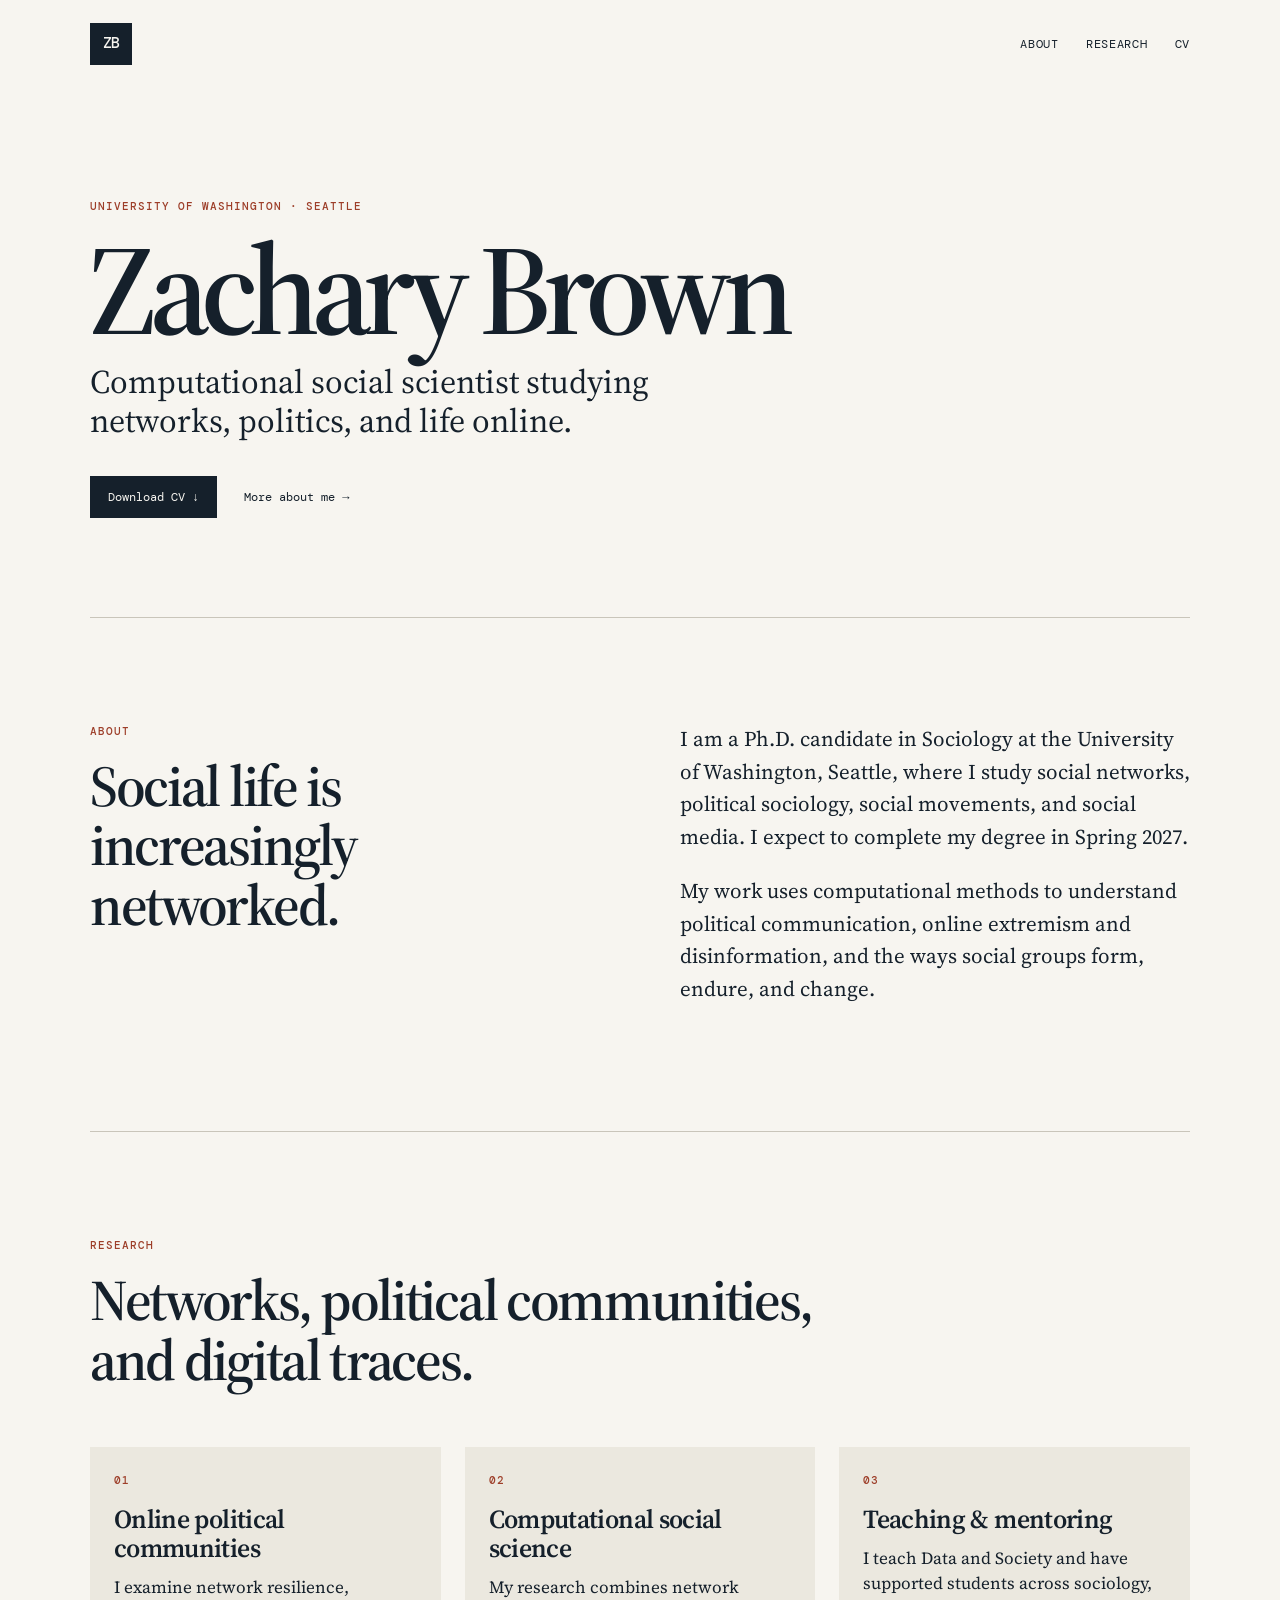
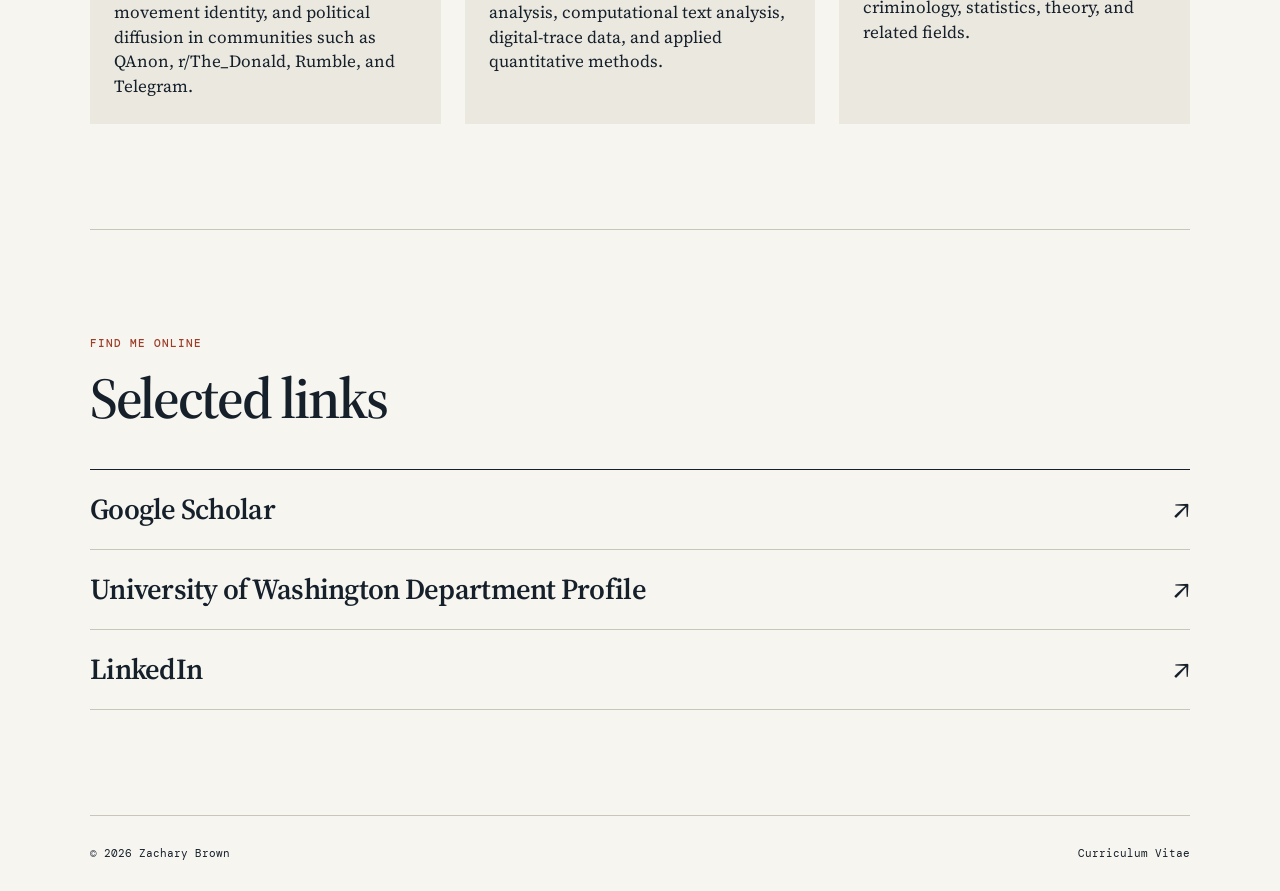
==== index.html @ a749aac3 "Add files via upload" ====
<!doctype html>
<html lang="en">
  <head>
    <meta charset="utf-8">
    <meta name="viewport" content="width=device-width, initial-scale=1">
    <meta name="description" content="Zachary Brown is a computational social scientist and Ph.D. candidate in Sociology at the University of Washington.">
    <title>Zachary Brown | Sociology</title>
    <link rel="preconnect" href="https://fonts.googleapis.com">
    <link rel="preconnect" href="https://fonts.gstatic.com" crossorigin>
    <link href="https://fonts.googleapis.com/css2?family=DM+Mono:wght@400;500&family=Source+Serif+4:opsz,wght@8..60,400;8..60,600;8..60,700&display=swap" rel="stylesheet">
    <link rel="stylesheet" href="styles.css">
  </head>
  <body>
    <header class="site-header">
      <a class="wordmark" href="#top" aria-label="Zachary Brown home">ZB</a>
      <nav aria-label="Primary navigation">
        <a href="#about">About</a>
        <a href="#research">Research</a>
        <a href="cv.pdf">CV</a>
      </nav>
    </header>

    <main id="top">
      <section class="hero" aria-labelledby="page-title">
        <p class="eyebrow">University of Washington · Seattle</p>
        <h1 id="page-title">Zachary Brown</h1>
        <p class="lede">Computational social scientist studying networks, politics, and life online.</p>
        <div class="actions">
          <a class="button" href="cv.pdf">Download CV <span aria-hidden="true">↓</span></a>
          <a class="text-link" href="#about">More about me <span aria-hidden="true">→</span></a>
        </div>
      </section>

      <section id="about" class="content-section split" aria-labelledby="about-heading">
        <div>
          <p class="eyebrow">About</p>
          <h2 id="about-heading">Social life is increasingly networked.</h2>
        </div>
        <div class="body-copy">
          <p>I am a Ph.D. candidate in Sociology at the University of Washington, Seattle, where I study social networks, political sociology, social movements, and social media. I expect to complete my degree in Spring 2027.</p>
          <p>My work uses computational methods to understand political communication, online extremism and disinformation, and the ways social groups form, endure, and change.</p>
        </div>
      </section>

      <section id="research" class="content-section research" aria-labelledby="research-heading">
        <div class="section-intro">
          <p class="eyebrow">Research</p>
          <h2 id="research-heading">Networks, political communities, and digital traces.</h2>
        </div>
        <div class="research-grid">
          <article>
            <p class="number">01</p>
            <h3>Online political communities</h3>
            <p>I examine network resilience, movement identity, and political diffusion in communities such as QAnon, r/The_Donald, Rumble, and Telegram.</p>
          </article>
          <article>
            <p class="number">02</p>
            <h3>Computational social science</h3>
            <p>My research combines network analysis, computational text analysis, digital-trace data, and applied quantitative methods.</p>
          </article>
          <article>
            <p class="number">03</p>
            <h3>Teaching &amp; mentoring</h3>
            <p>I teach Data and Society and have supported students across sociology, criminology, statistics, theory, and related fields.</p>
          </article>
        </div>
      </section>

      <section class="content-section connect" aria-labelledby="connect-heading">
        <p class="eyebrow">Find me online</p>
        <h2 id="connect-heading">Selected links</h2>
        <div class="link-list">
          <a href="https://scholar.google.com/citations?user=vDK7fuoAAAAJ&amp;hl=en" target="_blank" rel="noopener noreferrer">Google Scholar <span aria-hidden="true">↗</span></a>
          <a href="https://soc.washington.edu/people/zach-brown" target="_blank" rel="noopener noreferrer">University of Washington Department Profile <span aria-hidden="true">↗</span></a>
          <a href="https://www.linkedin.com/in/zachary-brown-962558b4/" target="_blank" rel="noopener noreferrer">LinkedIn <span aria-hidden="true">↗</span></a>
        </div>
      </section>
    </main>

    <footer>
      <p>© <span id="year">2026</span> Zachary Brown</p>
      <a href="cv.pdf">Curriculum Vitae</a>
    </footer>
  </body>
</html>
---- styles.css ----
:root {
  --ink: #15202b;
  --paper: #f7f5f0;
  --paper-deep: #ebe8df;
  --accent: #9d3e29;
  --line: #c9c5ba;
  --sans: "DM Mono", ui-monospace, SFMono-Regular, Menlo, monospace;
  --serif: "Source Serif 4", Georgia, serif;
}

* { box-sizing: border-box; }
html { scroll-behavior: smooth; }
body { margin: 0; background: var(--paper); color: var(--ink); font-family: var(--serif); font-size: 18px; line-height: 1.55; }
a { color: inherit; }
.site-header, main, footer { max-width: 1180px; margin: auto; padding-left: 40px; padding-right: 40px; }
.site-header { display: flex; align-items: center; justify-content: space-between; height: 88px; }
.wordmark { background: var(--ink); color: var(--paper); display: grid; width: 42px; height: 42px; place-items: center; font-family: var(--sans); font-size: 15px; font-weight: 500; letter-spacing: -1px; text-decoration: none; }
nav { display: flex; gap: 27px; font-family: var(--sans); font-size: 12px; text-transform: uppercase; letter-spacing: .06em; }
nav a { text-decoration: none; }
nav a:hover, .text-link:hover, footer a:hover { color: var(--accent); }
.hero { min-height: 530px; padding: 110px 0 88px; border-bottom: 1px solid var(--line); }
.eyebrow, .number { margin: 0 0 16px; color: var(--accent); font-family: var(--sans); font-size: 11px; font-weight: 500; letter-spacing: .09em; text-transform: uppercase; }
h1, h2, h3, p { margin-top: 0; }
h1 { max-width: 950px; margin-bottom: 14px; font-size: clamp(62px, 10vw, 132px); font-weight: 600; letter-spacing: -.065em; line-height: .91; }
.lede { max-width: 600px; margin-bottom: 35px; font-size: clamp(22px, 2.6vw, 33px); line-height: 1.2; }
.actions { display: flex; align-items: center; gap: 27px; }
.button { padding: 12px 18px; background: var(--ink); color: var(--paper); font-family: var(--sans); font-size: 12px; text-decoration: none; }
.button:hover { background: var(--accent); }
.text-link { font-family: var(--sans); font-size: 12px; text-decoration: none; }
.content-section { padding-top: 105px; padding-bottom: 105px; border-bottom: 1px solid var(--line); }
.split { display: grid; grid-template-columns: 1fr 1fr; gap: 80px; }
h2 { margin-bottom: 0; font-size: clamp(34px, 4.5vw, 58px); font-weight: 600; letter-spacing: -.04em; line-height: 1.03; }
.body-copy { max-width: 520px; font-size: 21px; }
.body-copy p + p { margin-top: 22px; }
.section-intro { max-width: 800px; margin-bottom: 58px; }
.research-grid { display: grid; grid-template-columns: repeat(3, 1fr); gap: 24px; }
.research-grid article { min-height: 265px; padding: 25px 24px; background: var(--paper-deep); }
.research-grid h3 { margin-bottom: 12px; font-size: 26px; font-weight: 600; letter-spacing: -.025em; line-height: 1.12; }
.research-grid article p:last-child { margin-bottom: 0; font-size: 17px; line-height: 1.45; }
.connect h2 { margin-bottom: 42px; }
.link-list { border-top: 1px solid var(--ink); }
.link-list a { display: flex; justify-content: space-between; gap: 20px; padding: 17px 0; border-bottom: 1px solid var(--line); font-size: clamp(20px, 2.5vw, 29px); font-weight: 600; letter-spacing: -.025em; text-decoration: none; }
.link-list a:hover { color: var(--accent); }
footer { display: flex; justify-content: space-between; padding-top: 29px; padding-bottom: 29px; font-family: var(--sans); font-size: 11px; }
footer p { margin: 0; }
footer a { text-decoration: none; }
@media (max-width: 680px) {
  .site-header, main, footer { padding-left: 22px; padding-right: 22px; }
  .site-header { height: 74px; }
  nav { gap: 16px; font-size: 10px; }
  .hero { min-height: 450px; padding-top: 85px; }
  .split, .research-grid { grid-template-columns: 1fr; gap: 35px; }
  .content-section { padding-top: 70px; padding-bottom: 70px; }
  .research-grid { gap: 12px; }
  .research-grid article { min-height: auto; }
  .body-copy { font-size: 19px; }
}
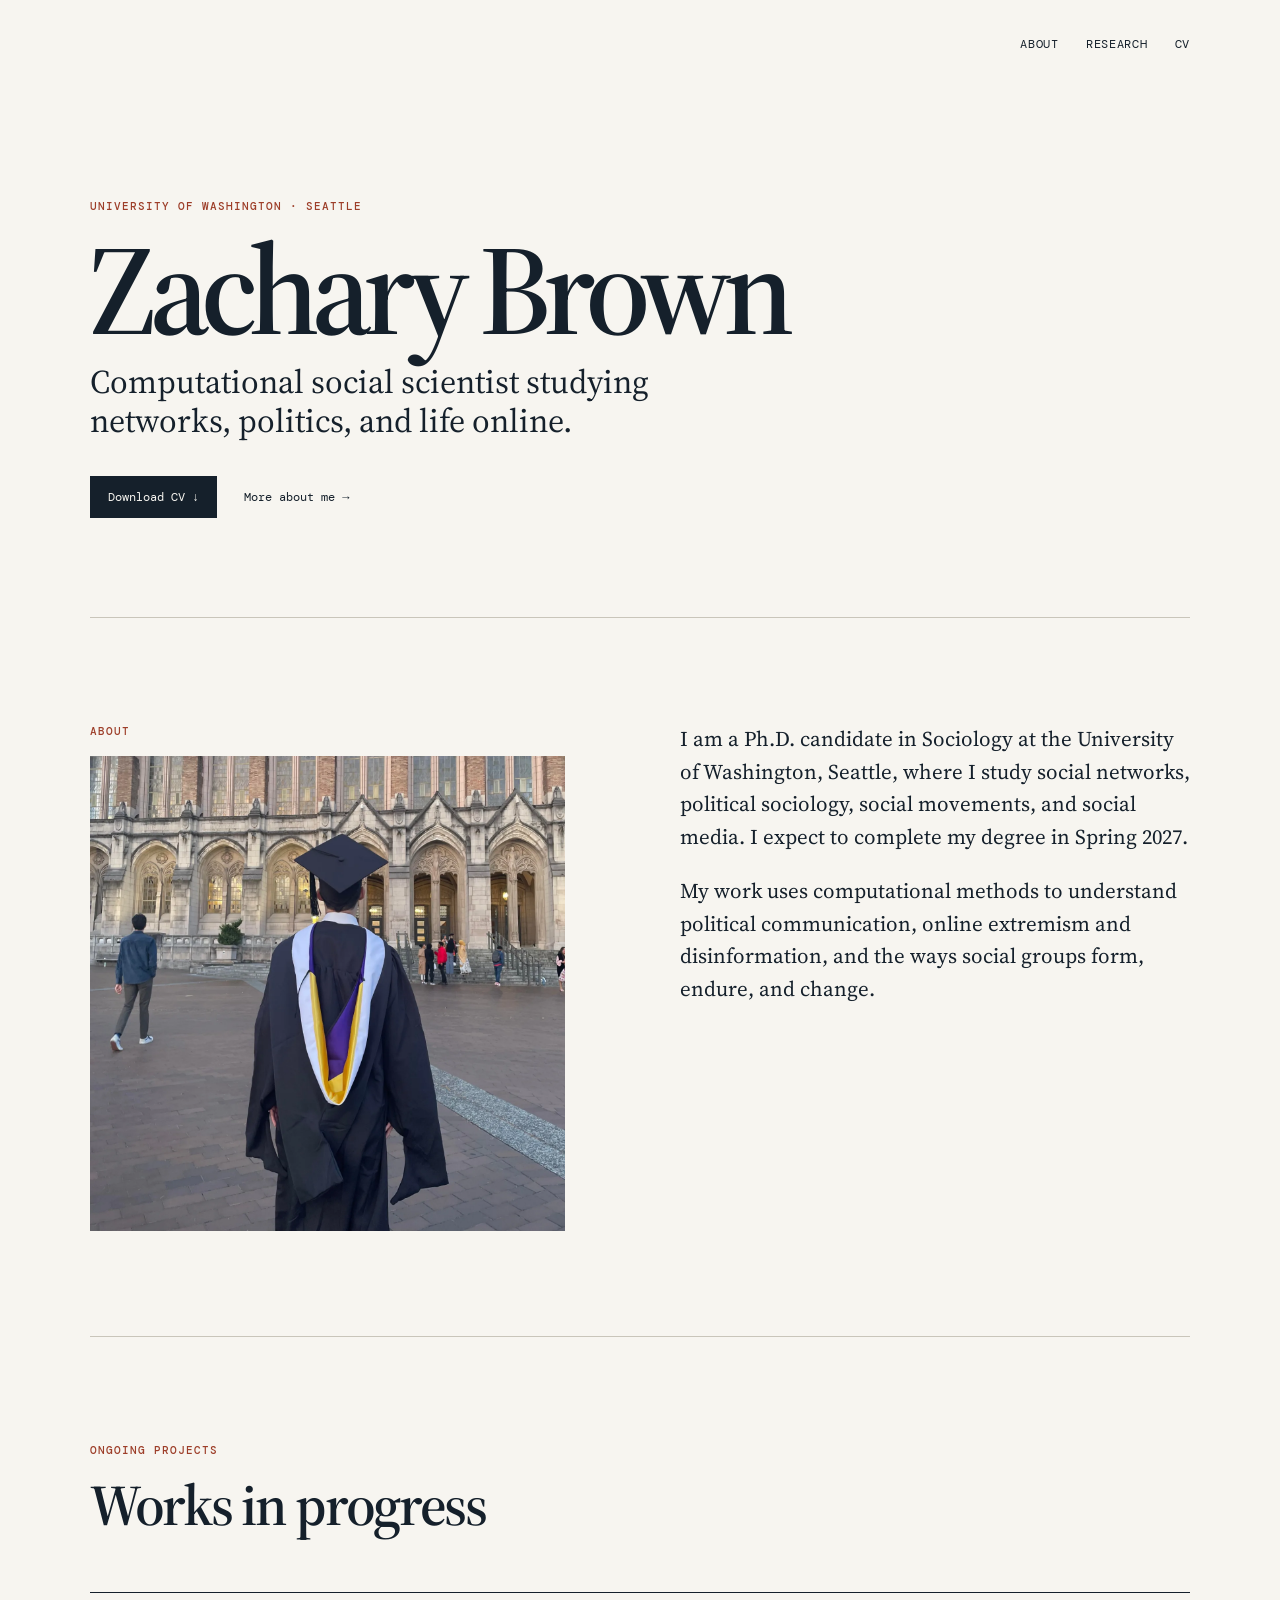
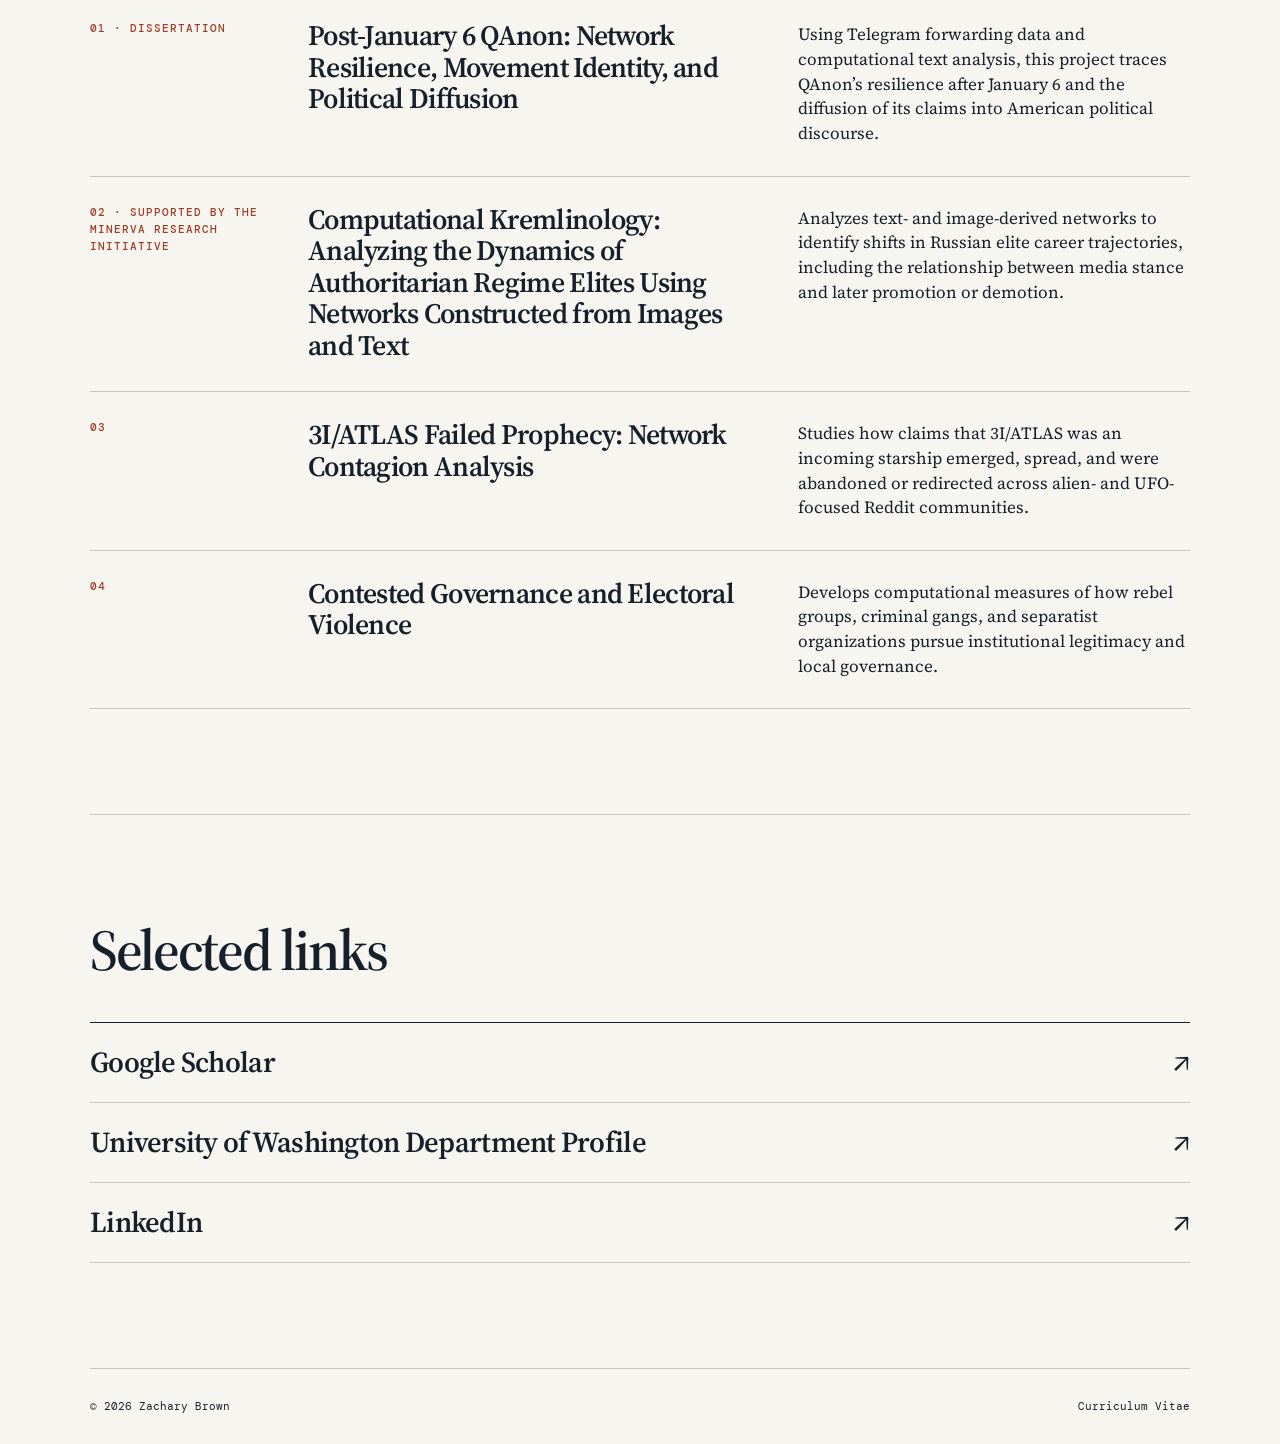
==== commit aed7b609: "Add files via upload" ====
--- a/index.html
+++ b/index.html
@@ -12,7 +12,6 @@
   </head>
   <body>
     <header class="site-header">
-      <a class="wordmark" href="#top" aria-label="Zachary Brown home">ZB</a>
       <nav aria-label="Primary navigation">
         <a href="#about">About</a>
         <a href="#research">Research</a>
@@ -31,10 +30,10 @@
         </div>
       </section>
 
-      <section id="about" class="content-section split" aria-labelledby="about-heading">
+      <section id="about" class="content-section split" aria-label="About">
         <div>
           <p class="eyebrow">About</p>
-          <h2 id="about-heading">Social life is increasingly networked.</h2>
+          <img class="about-photo" src="me.jpg" alt="Zachary Brown in graduation regalia outside the University of Washington's Suzzallo Library">
         </div>
         <div class="body-copy">
           <p>I am a Ph.D. candidate in Sociology at the University of Washington, Seattle, where I study social networks, political sociology, social movements, and social media. I expect to complete my degree in Spring 2027.</p>
@@ -44,30 +43,34 @@
 
       <section id="research" class="content-section research" aria-labelledby="research-heading">
         <div class="section-intro">
-          <p class="eyebrow">Research</p>
-          <h2 id="research-heading">Networks, political communities, and digital traces.</h2>
+          <p class="eyebrow">Ongoing projects</p>
+          <h2 id="research-heading">Works in progress</h2>
         </div>
-        <div class="research-grid">
+        <div class="project-list">
           <article>
-            <p class="number">01</p>
-            <h3>Online political communities</h3>
-            <p>I examine network resilience, movement identity, and political diffusion in communities such as QAnon, r/The_Donald, Rumble, and Telegram.</p>
+            <p class="number">01 · Dissertation</p>
+            <h3>Post-January 6 QAnon: Network Resilience, Movement Identity, and Political Diffusion</h3>
+            <p>Using Telegram forwarding data and computational text analysis, this project traces QAnon’s resilience after January 6 and the diffusion of its claims into American political discourse.</p>
           </article>
           <article>
-            <p class="number">02</p>
-            <h3>Computational social science</h3>
-            <p>My research combines network analysis, computational text analysis, digital-trace data, and applied quantitative methods.</p>
+            <p class="number">02 · Supported by the Minerva Research Initiative</p>
+            <h3>Computational Kremlinology: Analyzing the Dynamics of Authoritarian Regime Elites Using Networks Constructed from Images and Text</h3>
+            <p>Analyzes text- and image-derived networks to identify shifts in Russian elite career trajectories, including the relationship between media stance and later promotion or demotion.</p>
           </article>
           <article>
             <p class="number">03</p>
-            <h3>Teaching &amp; mentoring</h3>
-            <p>I teach Data and Society and have supported students across sociology, criminology, statistics, theory, and related fields.</p>
+            <h3>3I/ATLAS Failed Prophecy: Network Contagion Analysis</h3>
+            <p>Studies how claims that 3I/ATLAS was an incoming starship emerged, spread, and were abandoned or redirected across alien- and UFO-focused Reddit communities.</p>
+          </article>
+          <article>
+            <p class="number">04</p>
+            <h3>Contested Governance and Electoral Violence</h3>
+            <p>Develops computational measures of how rebel groups, criminal gangs, and separatist organizations pursue institutional legitimacy and local governance.</p>
           </article>
         </div>
       </section>
 
       <section class="content-section connect" aria-labelledby="connect-heading">
-        <p class="eyebrow">Find me online</p>
         <h2 id="connect-heading">Selected links</h2>
         <div class="link-list">
           <a href="https://scholar.google.com/citations?user=vDK7fuoAAAAJ&amp;hl=en" target="_blank" rel="noopener noreferrer">Google Scholar <span aria-hidden="true">↗</span></a>
--- a/styles.css
+++ b/styles.css
@@ -13,8 +13,7 @@
 body { margin: 0; background: var(--paper); color: var(--ink); font-family: var(--serif); font-size: 18px; line-height: 1.55; }
 a { color: inherit; }
 .site-header, main, footer { max-width: 1180px; margin: auto; padding-left: 40px; padding-right: 40px; }
-.site-header { display: flex; align-items: center; justify-content: space-between; height: 88px; }
-.wordmark { background: var(--ink); color: var(--paper); display: grid; width: 42px; height: 42px; place-items: center; font-family: var(--sans); font-size: 15px; font-weight: 500; letter-spacing: -1px; text-decoration: none; }
+.site-header { display: flex; align-items: center; justify-content: flex-end; height: 88px; }
 nav { display: flex; gap: 27px; font-family: var(--sans); font-size: 12px; text-transform: uppercase; letter-spacing: .06em; }
 nav a { text-decoration: none; }
 nav a:hover, .text-link:hover, footer a:hover { color: var(--accent); }
@@ -30,13 +29,14 @@
 .content-section { padding-top: 105px; padding-bottom: 105px; border-bottom: 1px solid var(--line); }
 .split { display: grid; grid-template-columns: 1fr 1fr; gap: 80px; }
 h2 { margin-bottom: 0; font-size: clamp(34px, 4.5vw, 58px); font-weight: 600; letter-spacing: -.04em; line-height: 1.03; }
+.about-photo { display: block; width: 100%; max-width: 475px; aspect-ratio: 1 / 1; object-fit: cover; object-position: 50% 42%; }
 .body-copy { max-width: 520px; font-size: 21px; }
 .body-copy p + p { margin-top: 22px; }
 .section-intro { max-width: 800px; margin-bottom: 58px; }
-.research-grid { display: grid; grid-template-columns: repeat(3, 1fr); gap: 24px; }
-.research-grid article { min-height: 265px; padding: 25px 24px; background: var(--paper-deep); }
-.research-grid h3 { margin-bottom: 12px; font-size: 26px; font-weight: 600; letter-spacing: -.025em; line-height: 1.12; }
-.research-grid article p:last-child { margin-bottom: 0; font-size: 17px; line-height: 1.45; }
+.project-list { border-top: 1px solid var(--ink); }
+.project-list article { display: grid; grid-template-columns: 190px minmax(250px, 1fr) minmax(240px, .85fr); gap: 28px; padding: 27px 0 30px; border-bottom: 1px solid var(--line); }
+.project-list h3 { margin: 0; font-size: clamp(22px, 2.2vw, 31px); font-weight: 600; letter-spacing: -.025em; line-height: 1.12; }
+.project-list article p:last-child { margin: 2px 0 0; font-size: 17px; line-height: 1.45; }
 .connect h2 { margin-bottom: 42px; }
 .link-list { border-top: 1px solid var(--ink); }
 .link-list a { display: flex; justify-content: space-between; gap: 20px; padding: 17px 0; border-bottom: 1px solid var(--line); font-size: clamp(20px, 2.5vw, 29px); font-weight: 600; letter-spacing: -.025em; text-decoration: none; }
@@ -49,9 +49,9 @@
   .site-header { height: 74px; }
   nav { gap: 16px; font-size: 10px; }
   .hero { min-height: 450px; padding-top: 85px; }
-  .split, .research-grid { grid-template-columns: 1fr; gap: 35px; }
+  .split { grid-template-columns: 1fr; gap: 35px; }
   .content-section { padding-top: 70px; padding-bottom: 70px; }
-  .research-grid { gap: 12px; }
-  .research-grid article { min-height: auto; }
+  .project-list article { grid-template-columns: 1fr; gap: 12px; padding: 23px 0; }
+  .project-list article .number { margin-bottom: 0; }
   .body-copy { font-size: 19px; }
 }
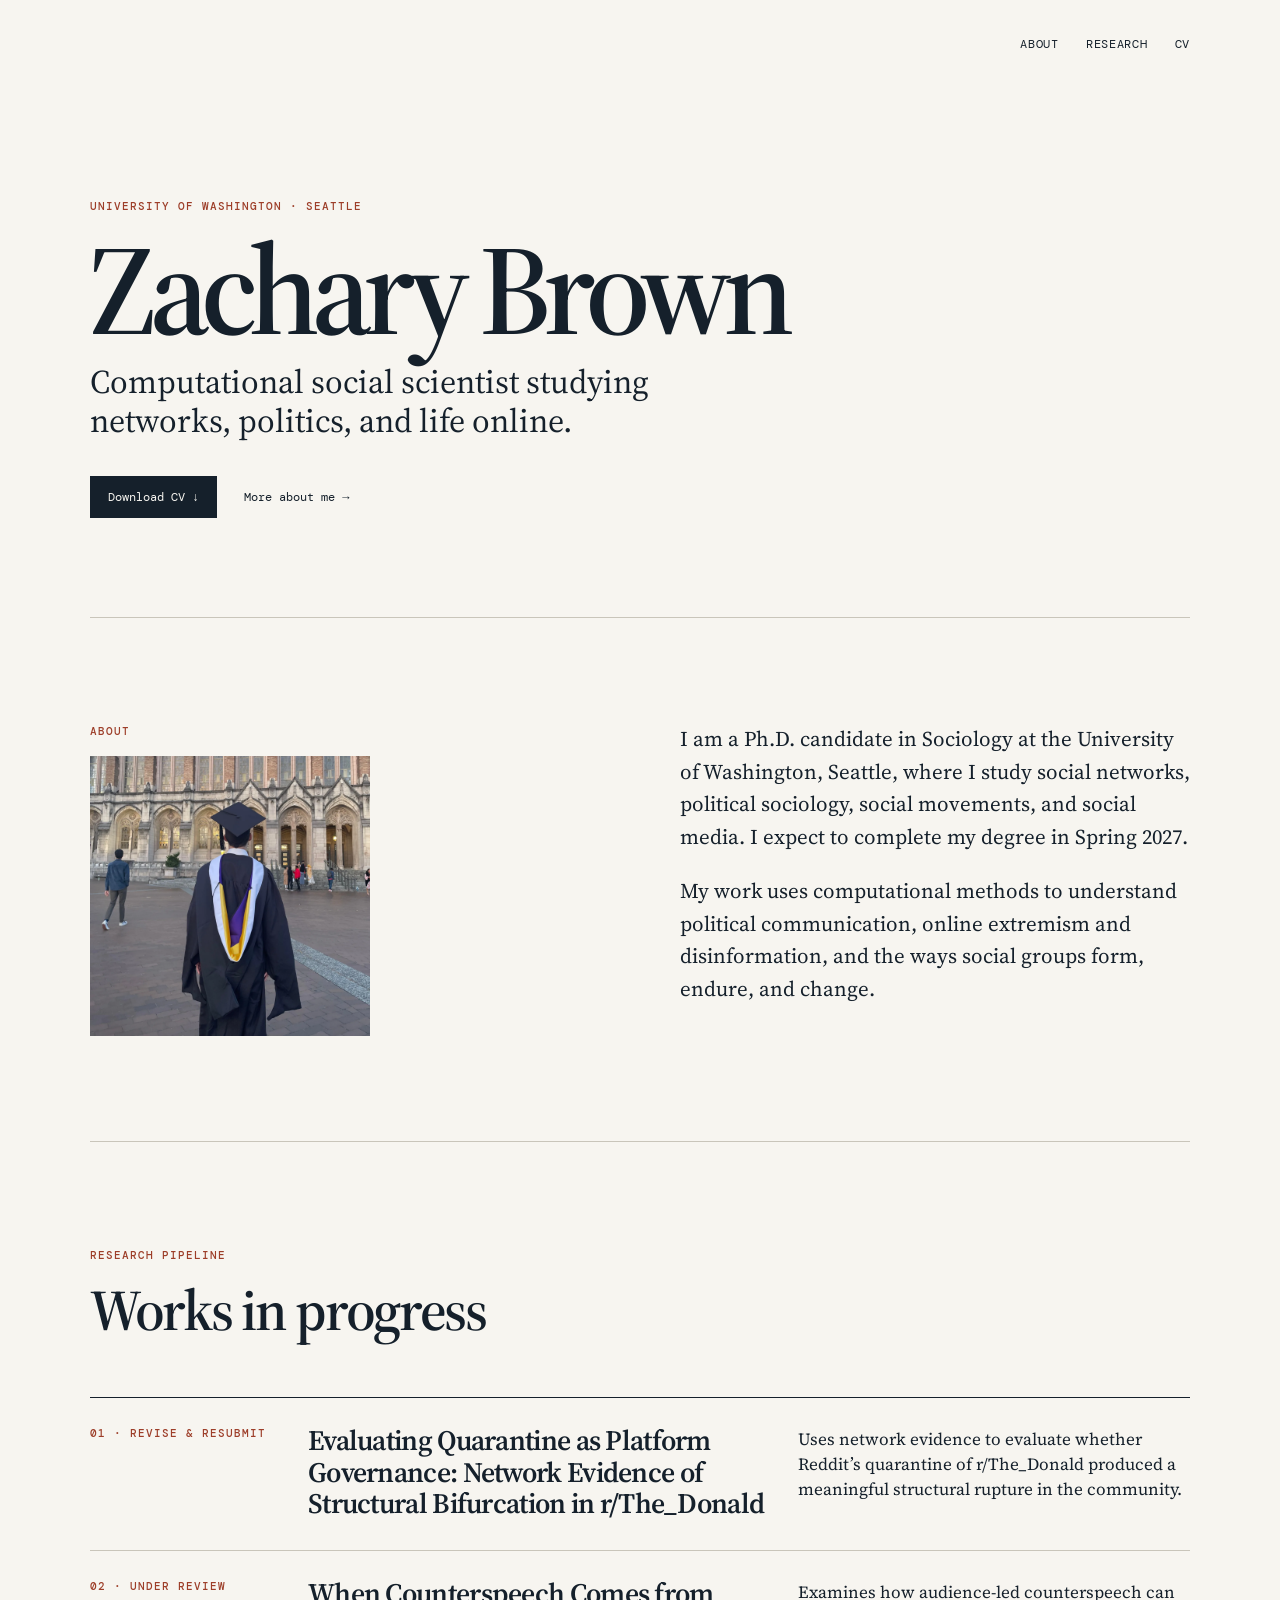
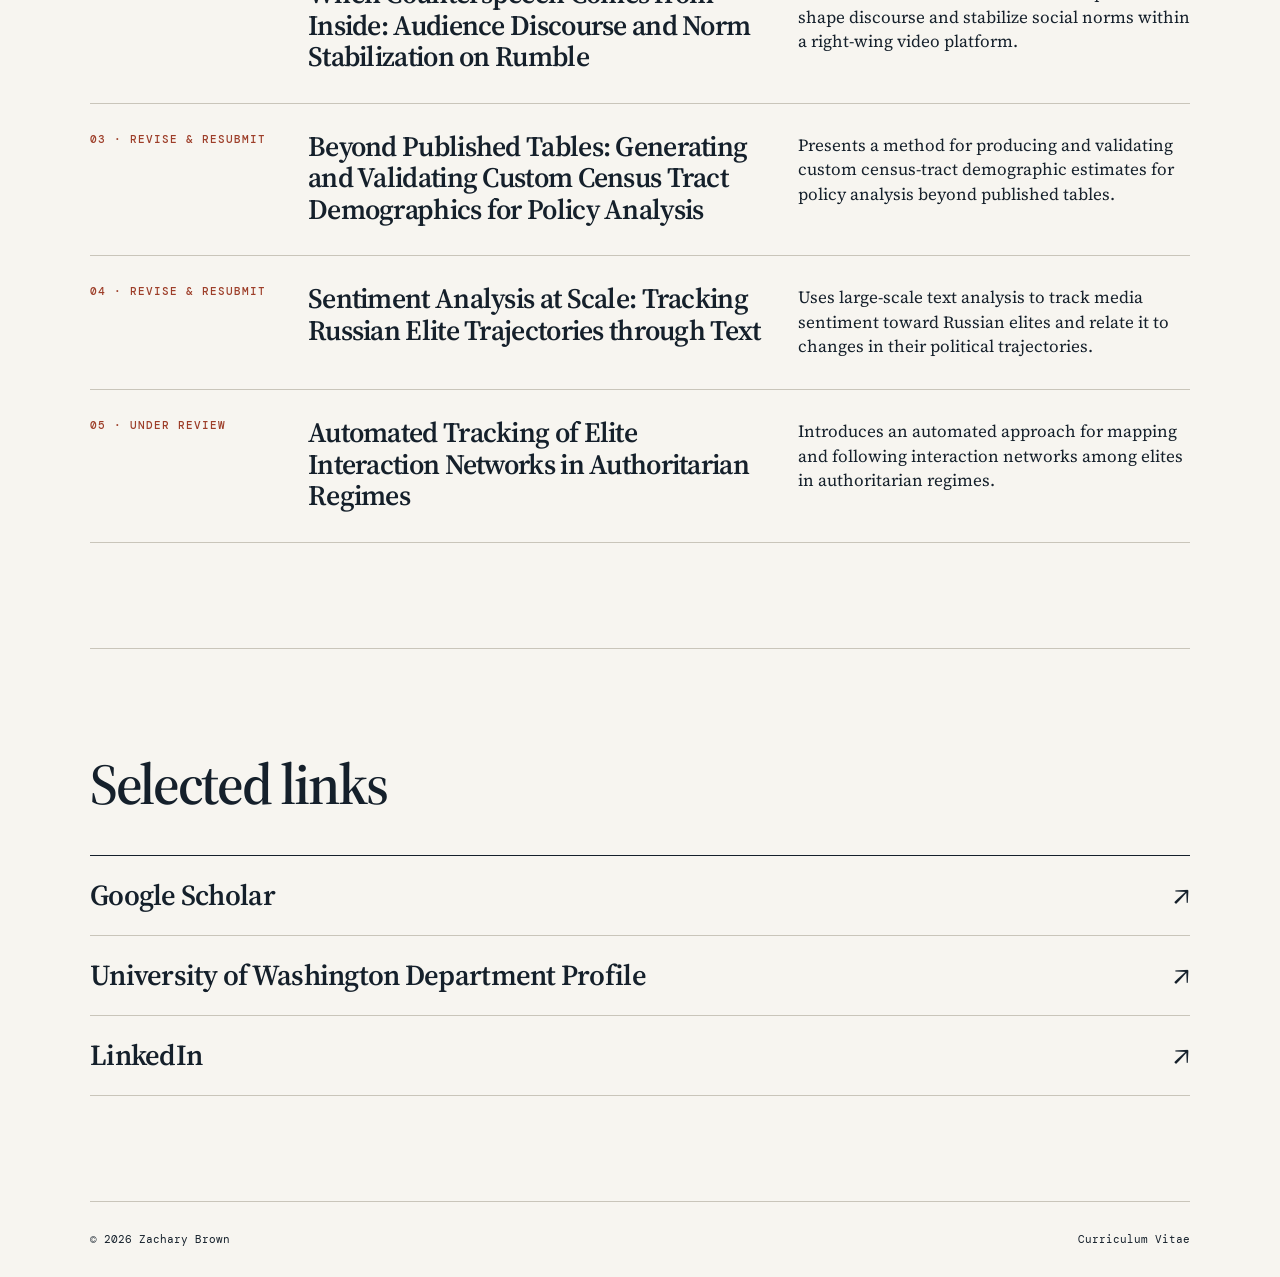
==== commit 142e4c38: "Add files via upload" ====
--- a/index.html
+++ b/index.html
@@ -43,29 +43,34 @@
 
       <section id="research" class="content-section research" aria-labelledby="research-heading">
         <div class="section-intro">
-          <p class="eyebrow">Ongoing projects</p>
+          <p class="eyebrow">Research pipeline</p>
           <h2 id="research-heading">Works in progress</h2>
         </div>
         <div class="project-list">
           <article>
-            <p class="number">01 · Dissertation</p>
-            <h3>Post-January 6 QAnon: Network Resilience, Movement Identity, and Political Diffusion</h3>
-            <p>Using Telegram forwarding data and computational text analysis, this project traces QAnon’s resilience after January 6 and the diffusion of its claims into American political discourse.</p>
+            <p class="number">01 · Revise &amp; resubmit</p>
+            <h3>Evaluating Quarantine as Platform Governance: Network Evidence of Structural Bifurcation in r/The_Donald</h3>
+            <p>Uses network evidence to evaluate whether Reddit’s quarantine of r/The_Donald produced a meaningful structural rupture in the community.</p>
           </article>
           <article>
-            <p class="number">02 · Supported by the Minerva Research Initiative</p>
-            <h3>Computational Kremlinology: Analyzing the Dynamics of Authoritarian Regime Elites Using Networks Constructed from Images and Text</h3>
-            <p>Analyzes text- and image-derived networks to identify shifts in Russian elite career trajectories, including the relationship between media stance and later promotion or demotion.</p>
+            <p class="number">02 · Under review</p>
+            <h3>When Counterspeech Comes from Inside: Audience Discourse and Norm Stabilization on Rumble</h3>
+            <p>Examines how audience-led counterspeech can shape discourse and stabilize social norms within a right-wing video platform.</p>
           </article>
           <article>
-            <p class="number">03</p>
-            <h3>3I/ATLAS Failed Prophecy: Network Contagion Analysis</h3>
-            <p>Studies how claims that 3I/ATLAS was an incoming starship emerged, spread, and were abandoned or redirected across alien- and UFO-focused Reddit communities.</p>
+            <p class="number">03 · Revise &amp; resubmit</p>
+            <h3>Beyond Published Tables: Generating and Validating Custom Census Tract Demographics for Policy Analysis</h3>
+            <p>Presents a method for producing and validating custom census-tract demographic estimates for policy analysis beyond published tables.</p>
           </article>
           <article>
-            <p class="number">04</p>
-            <h3>Contested Governance and Electoral Violence</h3>
-            <p>Develops computational measures of how rebel groups, criminal gangs, and separatist organizations pursue institutional legitimacy and local governance.</p>
+            <p class="number">04 · Revise &amp; resubmit</p>
+            <h3>Sentiment Analysis at Scale: Tracking Russian Elite Trajectories through Text</h3>
+            <p>Uses large-scale text analysis to track media sentiment toward Russian elites and relate it to changes in their political trajectories.</p>
+          </article>
+          <article>
+            <p class="number">05 · Under review</p>
+            <h3>Automated Tracking of Elite Interaction Networks in Authoritarian Regimes</h3>
+            <p>Introduces an automated approach for mapping and following interaction networks among elites in authoritarian regimes.</p>
           </article>
         </div>
       </section>
--- a/styles.css
+++ b/styles.css
@@ -29,7 +29,7 @@
 .content-section { padding-top: 105px; padding-bottom: 105px; border-bottom: 1px solid var(--line); }
 .split { display: grid; grid-template-columns: 1fr 1fr; gap: 80px; }
 h2 { margin-bottom: 0; font-size: clamp(34px, 4.5vw, 58px); font-weight: 600; letter-spacing: -.04em; line-height: 1.03; }
-.about-photo { display: block; width: 100%; max-width: 475px; aspect-ratio: 1 / 1; object-fit: cover; object-position: 50% 42%; }
+.about-photo { display: block; width: 100%; max-width: 280px; aspect-ratio: 1 / 1; object-fit: cover; object-position: 50% 42%; }
 .body-copy { max-width: 520px; font-size: 21px; }
 .body-copy p + p { margin-top: 22px; }
 .section-intro { max-width: 800px; margin-bottom: 58px; }
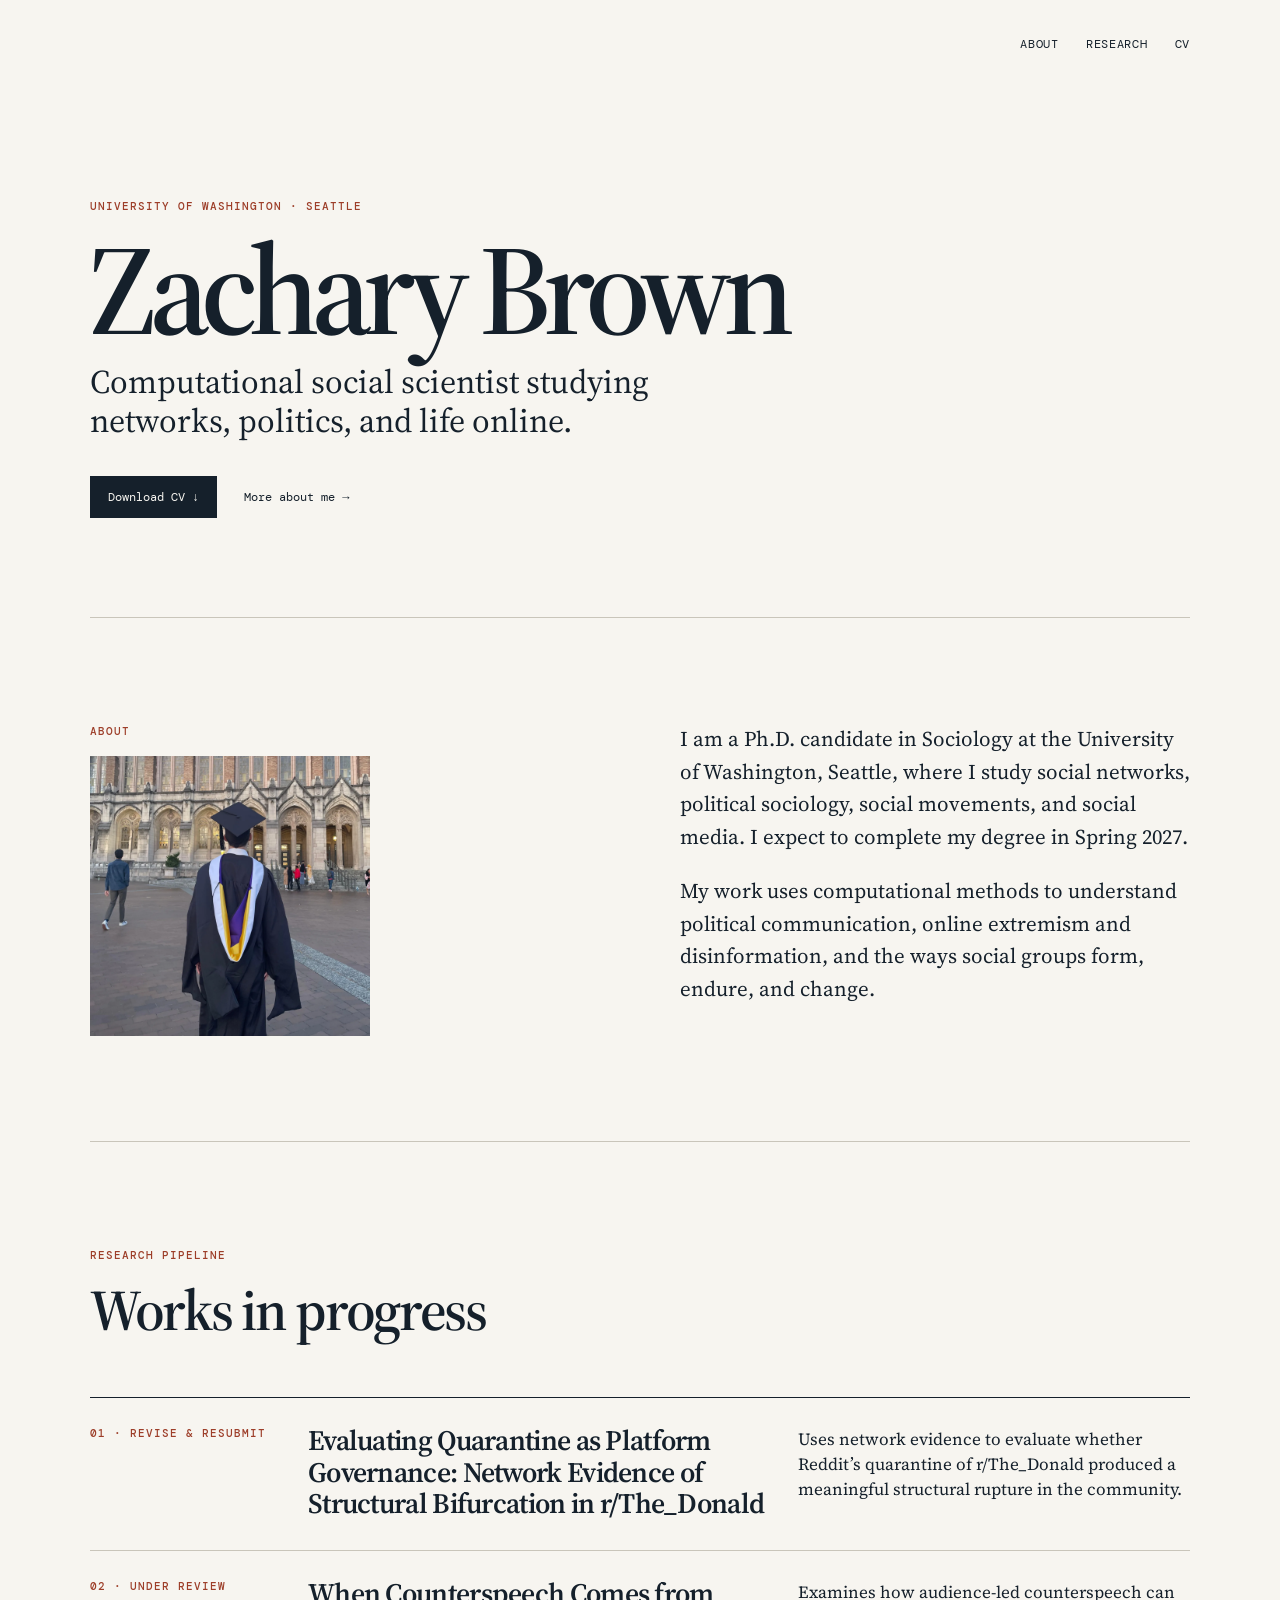
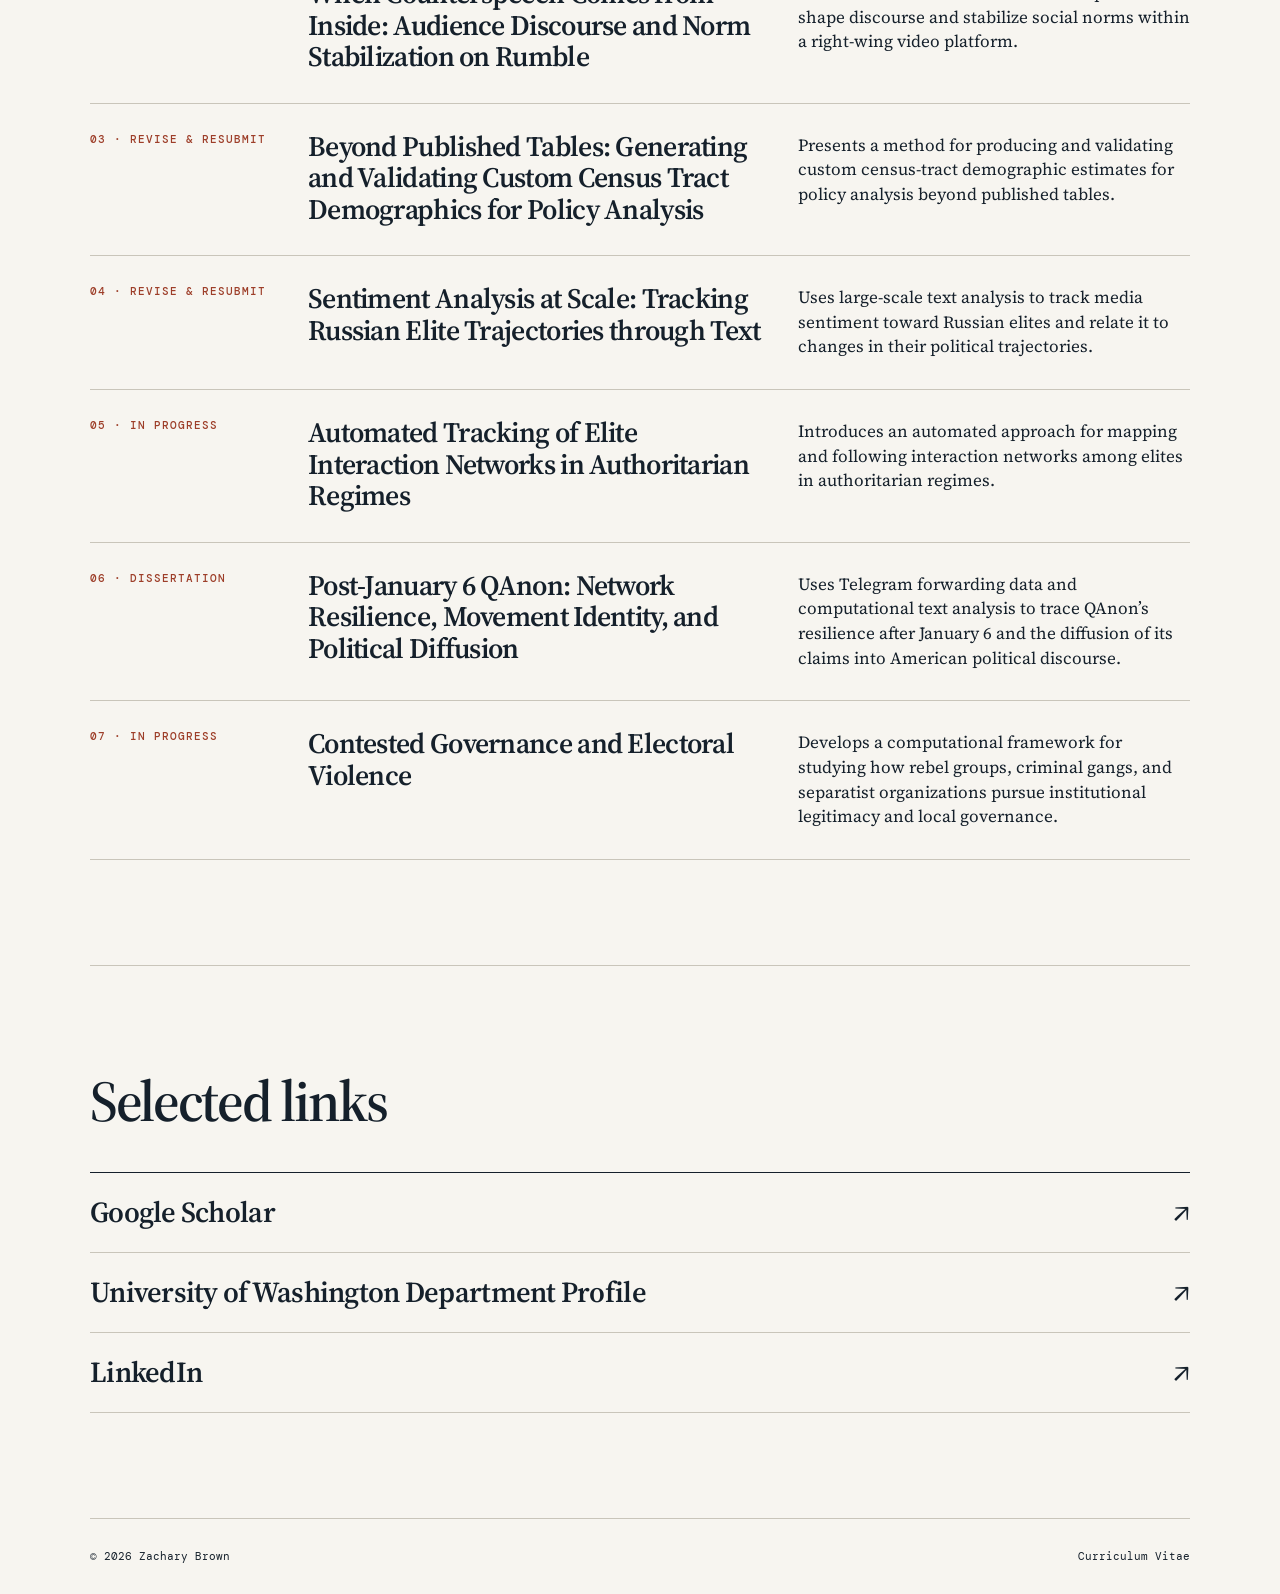
==== commit f6c1cb11: "Add files via upload" ====
--- a/index.html
+++ b/index.html
@@ -68,9 +68,19 @@
             <p>Uses large-scale text analysis to track media sentiment toward Russian elites and relate it to changes in their political trajectories.</p>
           </article>
           <article>
-            <p class="number">05 · Under review</p>
+            <p class="number">05 · In progress</p>
             <h3>Automated Tracking of Elite Interaction Networks in Authoritarian Regimes</h3>
             <p>Introduces an automated approach for mapping and following interaction networks among elites in authoritarian regimes.</p>
+          </article>
+          <article>
+            <p class="number">06 · Dissertation</p>
+            <h3>Post-January 6 QAnon: Network Resilience, Movement Identity, and Political Diffusion</h3>
+            <p>Uses Telegram forwarding data and computational text analysis to trace QAnon’s resilience after January 6 and the diffusion of its claims into American political discourse.</p>
+          </article>
+          <article>
+            <p class="number">07 · In progress</p>
+            <h3>Contested Governance and Electoral Violence</h3>
+            <p>Develops a computational framework for studying how rebel groups, criminal gangs, and separatist organizations pursue institutional legitimacy and local governance.</p>
           </article>
         </div>
       </section>
